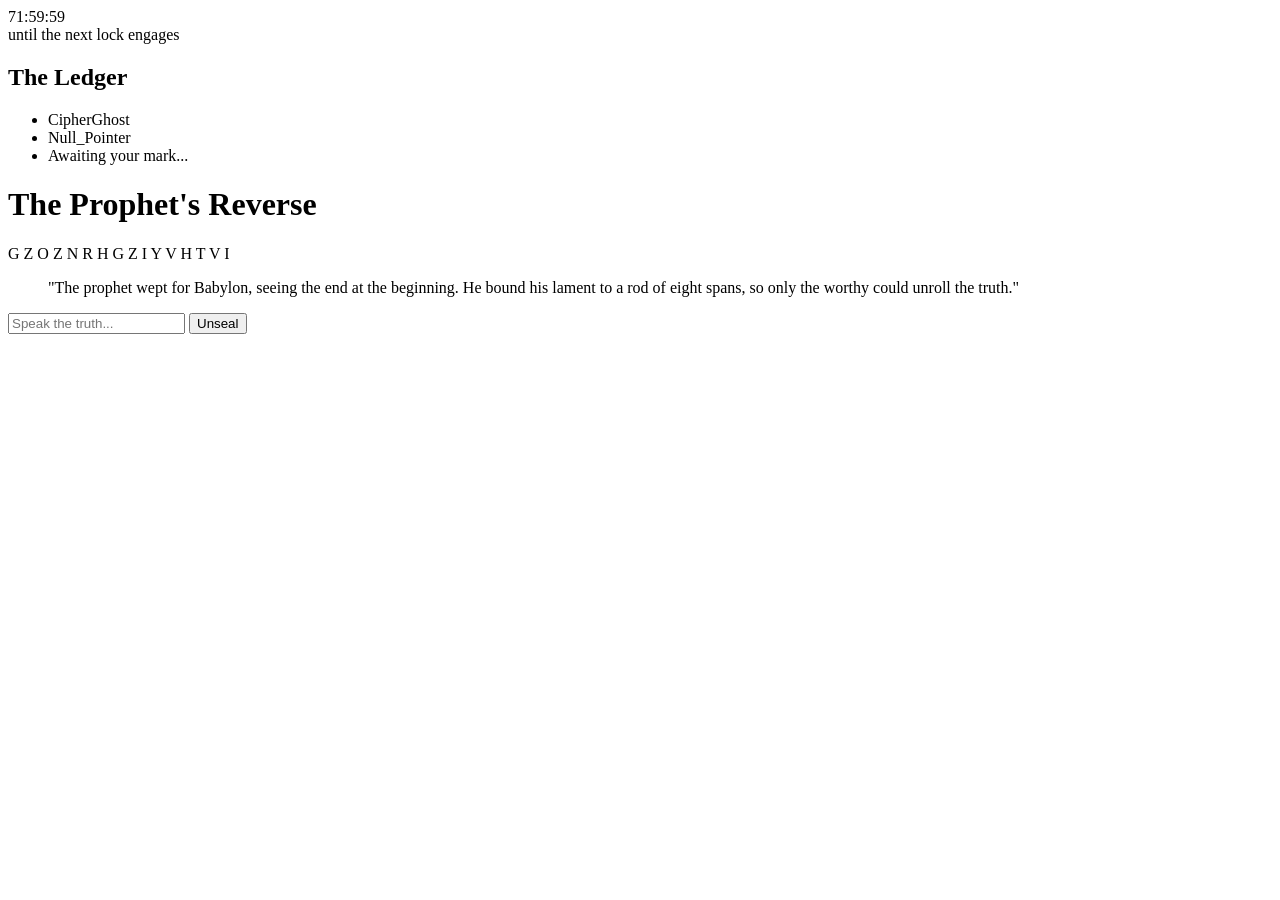
==== dashboard/index.html @ 7526482b "Create index.html Dashboard" ====
<!DOCTYPE html>
<html lang="en">
<head>
    <meta charset="UTF-8">
    <meta name="viewport" content="width=device-width, initial-scale=1.0">
    <title>The Archive</title>
    <link rel="stylesheet" href="styles.css">
    <!-- Using a classic, chiseled serif font from Google Fonts -->
    <link href="https://fonts.googleapis.com/css2?family=Cinzel:wght@400;700&family=EB+Garamond:ital,wght@0,400;1,400&display=swap" rel="stylesheet">
</head>
<body>
    <div class="dashboard-container">
        
        <!-- The Apex: Looming Countdown -->
        <header class="apex">
            <div class="timer" id="countdown-timer">71:59:59</div>
            <div class="timer-label">until the next lock engages</div>
        </header>

        <div class="workspace">
            
            <!-- The Ledger: Persistent Leaderboard -->
            <aside class="ledger">
                <h2 class="ledger-title">The Ledger</h2>
                <div class="ledger-scroll">
                    <ul id="leaderboard-list">
                        <!-- These will eventually be injected via Supabase -->
                        <li>CipherGhost</li>
                        <li>Null_Pointer</li>
                        <li class="current-user">Awaiting your mark...</li>
                    </ul>
                </div>
            </aside>

            <!-- The Crucible: Active Puzzle Area -->
            <main class="crucible">
                <div class="puzzle-stage">
                    <h1 class="puzzle-title">The Prophet's Reverse</h1>
                    
                    <div class="parchment-container">
                        <!-- The visual representation of the ancient text -->
                        <p class="cipher-string">G Z O Z N R H G Z I Y V H T V I</p>
                    </div>

                    <div class="clue-box">
                        <blockquote>"The prophet wept for Babylon, seeing the end at the beginning. He bound his lament to a rod of eight spans, so only the worthy could unroll the truth."</blockquote>
                    </div>

                    <div class="interaction-zone">
                        <input type="text" id="solution-input" placeholder="Speak the truth..." autocomplete="off">
                        <button id="submit-btn">Unseal</button>
                    </div>
                </div>
            </main>

        </div>
    </div>
</body>
</html>
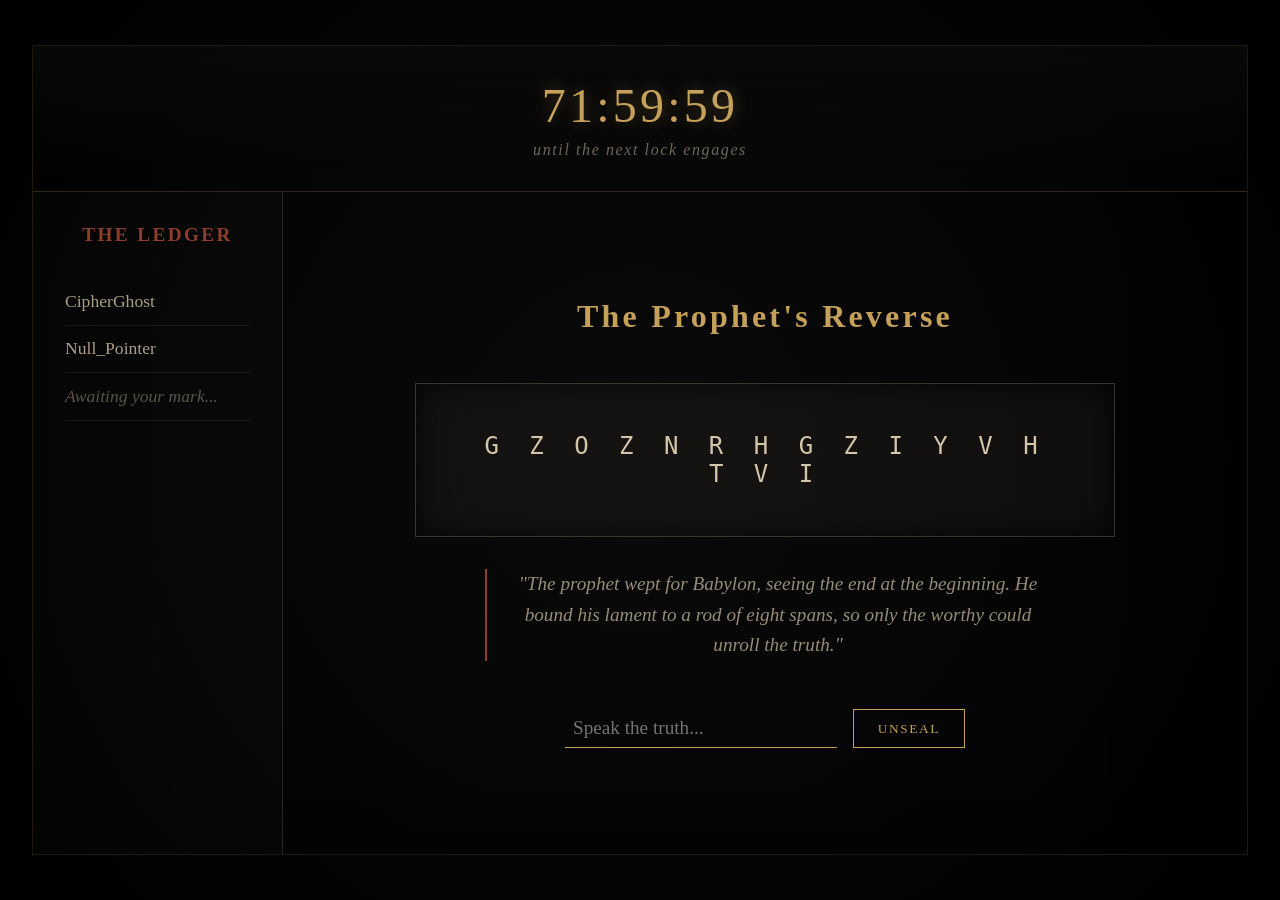
==== commit ab2df37b: "Update index.html" ====
--- a/dashboard/index.html
+++ b/dashboard/index.html
@@ -4,7 +4,7 @@
     <meta charset="UTF-8">
     <meta name="viewport" content="width=device-width, initial-scale=1.0">
     <title>The Archive</title>
-    <link rel="stylesheet" href="styles.css">
+    <link rel="stylesheet" href="style.css">
     <!-- Using a classic, chiseled serif font from Google Fonts -->
     <link href="https://fonts.googleapis.com/css2?family=Cinzel:wght@400;700&family=EB+Garamond:ital,wght@0,400;1,400&display=swap" rel="stylesheet">
 </head>
--- a/dashboard/style.css
+++ b/dashboard/style.css
@@ -0,0 +1,203 @@
+:root {
+    --obsidian: #0a0a0a;
+    --void: #000000;
+    --faded-gold: #c5a059;
+    --terracotta: #8b3e2b;
+    --parchment: #d4c4a8;
+    --stone: #2c2c2c;
+    
+    --font-heading: 'Cinzel', serif;
+    --font-body: 'EB Garamond', serif;
+}
+
+* {
+    box-sizing: border-box;
+    margin: 0;
+    padding: 0;
+}
+
+body {
+    background-color: var(--void);
+    background-image: radial-gradient(circle at center, var(--obsidian) 0%, var(--void) 100%);
+    color: var(--parchment);
+    font-family: var(--font-body);
+    height: 100vh;
+    display: flex;
+    justify-content: center;
+    align-items: center;
+    overflow: hidden;
+}
+
+.dashboard-container {
+    width: 95%;
+    max-width: 1400px;
+    height: 90vh;
+    display: flex;
+    flex-direction: column;
+    border: 1px solid rgba(197, 160, 89, 0.15); /* Faint gold border */
+    box-shadow: inset 0 0 100px rgba(0,0,0,0.9);
+}
+
+/* --- THE APEX --- */
+.apex {
+    text-align: center;
+    padding: 2rem 0;
+    border-bottom: 1px solid rgba(197, 160, 89, 0.2);
+    background: linear-gradient(to bottom, rgba(10,10,10,0.8), transparent);
+}
+
+.timer {
+    font-family: var(--font-heading);
+    font-size: 3rem;
+    color: var(--faded-gold);
+    letter-spacing: 0.2rem;
+    text-shadow: 0 0 15px rgba(197, 160, 89, 0.4);
+}
+
+.timer-label {
+    font-style: italic;
+    color: rgba(212, 196, 168, 0.5);
+    margin-top: 0.5rem;
+    letter-spacing: 0.1rem;
+}
+
+/* --- THE WORKSPACE --- */
+.workspace {
+    display: flex;
+    flex: 1;
+    overflow: hidden;
+}
+
+/* --- THE LEDGER --- */
+.ledger {
+    width: 250px;
+    border-right: 1px solid rgba(197, 160, 89, 0.2);
+    padding: 2rem;
+    background: rgba(44, 44, 44, 0.1); /* Faint stone texture */
+}
+
+.ledger-title {
+    font-family: var(--font-heading);
+    color: var(--terracotta);
+    font-size: 1.2rem;
+    margin-bottom: 2rem;
+    text-align: center;
+    letter-spacing: 0.15rem;
+    text-transform: uppercase;
+}
+
+#leaderboard-list {
+    list-style: none;
+}
+
+#leaderboard-list li {
+    padding: 0.8rem 0;
+    border-bottom: 1px solid rgba(212, 196, 168, 0.1);
+    font-size: 1.1rem;
+    color: rgba(212, 196, 168, 0.8);
+}
+
+.current-user {
+    font-style: italic;
+    color: rgba(212, 196, 168, 0.4) !important;
+}
+
+/* --- THE CRUCIBLE --- */
+.crucible {
+    flex: 1;
+    display: flex;
+    justify-content: center;
+    align-items: center;
+    padding: 3rem;
+    position: relative;
+}
+
+.puzzle-stage {
+    max-width: 700px;
+    width: 100%;
+    display: flex;
+    flex-direction: column;
+    align-items: center;
+}
+
+.puzzle-title {
+    font-family: var(--font-heading);
+    font-size: 2rem;
+    color: var(--faded-gold);
+    margin-bottom: 3rem;
+    letter-spacing: 0.2rem;
+}
+
+.parchment-container {
+    background-color: rgba(212, 196, 168, 0.05);
+    border: 1px solid rgba(212, 196, 168, 0.2);
+    padding: 3rem;
+    width: 100%;
+    text-align: center;
+    margin-bottom: 2rem;
+    box-shadow: inset 0 0 30px rgba(0,0,0,0.8);
+}
+
+.cipher-string {
+    font-family: monospace; /* Monospace is crucial for cipher alignment */
+    font-size: 1.5rem;
+    letter-spacing: 0.5rem;
+    color: var(--parchment);
+}
+
+.clue-box {
+    margin-bottom: 3rem;
+    text-align: center;
+    max-width: 80%;
+}
+
+.clue-box blockquote {
+    font-style: italic;
+    font-size: 1.2rem;
+    line-height: 1.6;
+    color: rgba(212, 196, 168, 0.7);
+    border-left: 2px solid var(--terracotta);
+    padding-left: 1.5rem;
+}
+
+/* --- INTERACTION ZONE --- */
+.interaction-zone {
+    display: flex;
+    gap: 1rem;
+    width: 100%;
+    max-width: 400px;
+}
+
+input[type="text"] {
+    flex: 1;
+    background: transparent;
+    border: none;
+    border-bottom: 1px solid var(--faded-gold);
+    color: var(--parchment);
+    font-family: var(--font-body);
+    font-size: 1.2rem;
+    padding: 0.5rem;
+    outline: none;
+    transition: border-color 0.3s ease;
+}
+
+input[type="text"]:focus {
+    border-bottom: 1px solid var(--terracotta);
+}
+
+button {
+    background: transparent;
+    border: 1px solid var(--faded-gold);
+    color: var(--faded-gold);
+    font-family: var(--font-heading);
+    padding: 0.5rem 1.5rem;
+    cursor: pointer;
+    text-transform: uppercase;
+    letter-spacing: 0.1rem;
+    transition: all 0.3s ease;
+}
+
+button:hover {
+    background: rgba(197, 160, 89, 0.1);
+    color: var(--parchment);
+}
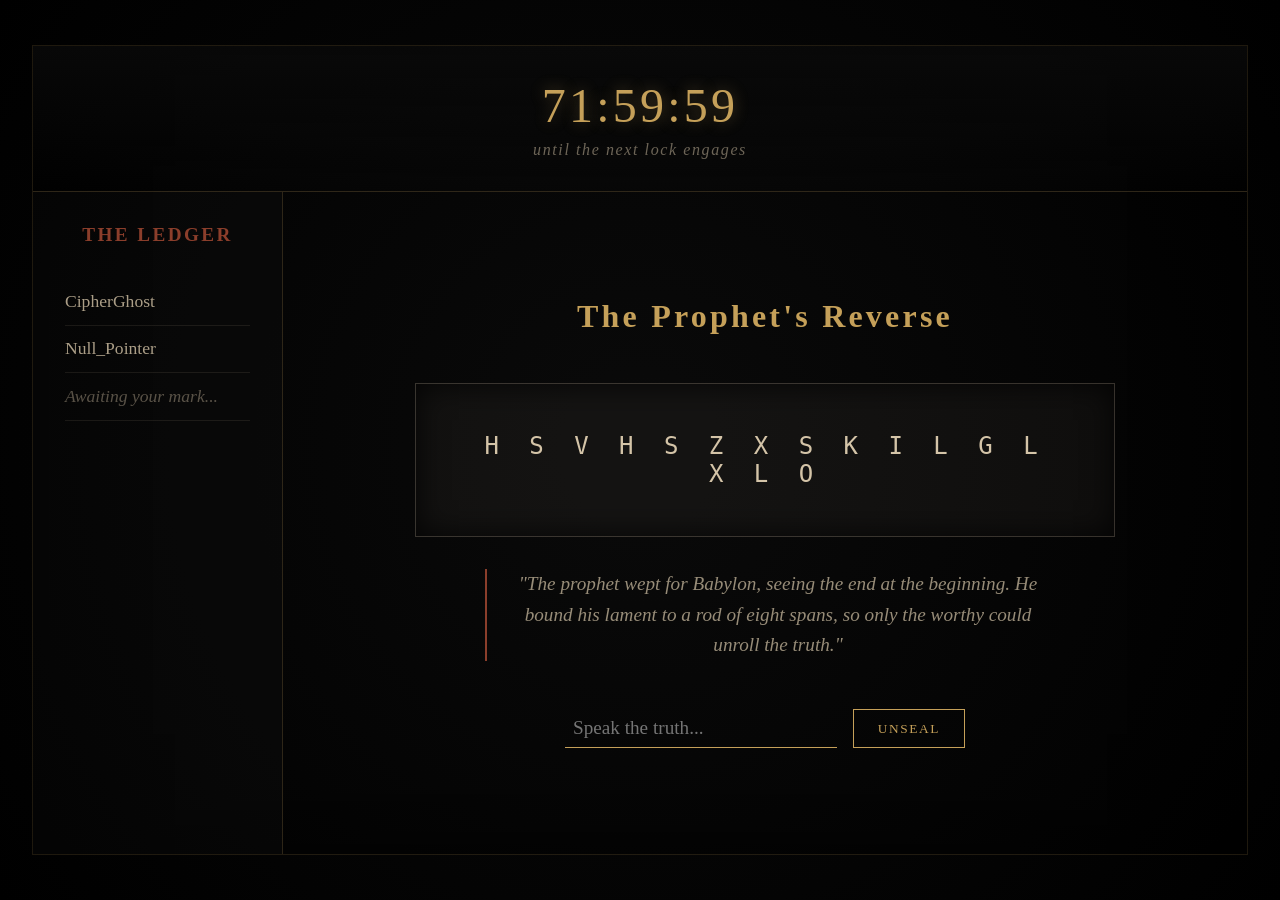
==== commit 65c09483: "Update index.html" ====
--- a/dashboard/index.html
+++ b/dashboard/index.html
@@ -39,7 +39,7 @@
                     
                     <div class="parchment-container">
                         <!-- The visual representation of the ancient text -->
-                        <p class="cipher-string">G Z O Z N R H G Z I Y V H T V I</p>
+                        <p class="cipher-string">H S V H S Z X S   K I L G L X L O</p>
                     </div>
 
                     <div class="clue-box">
